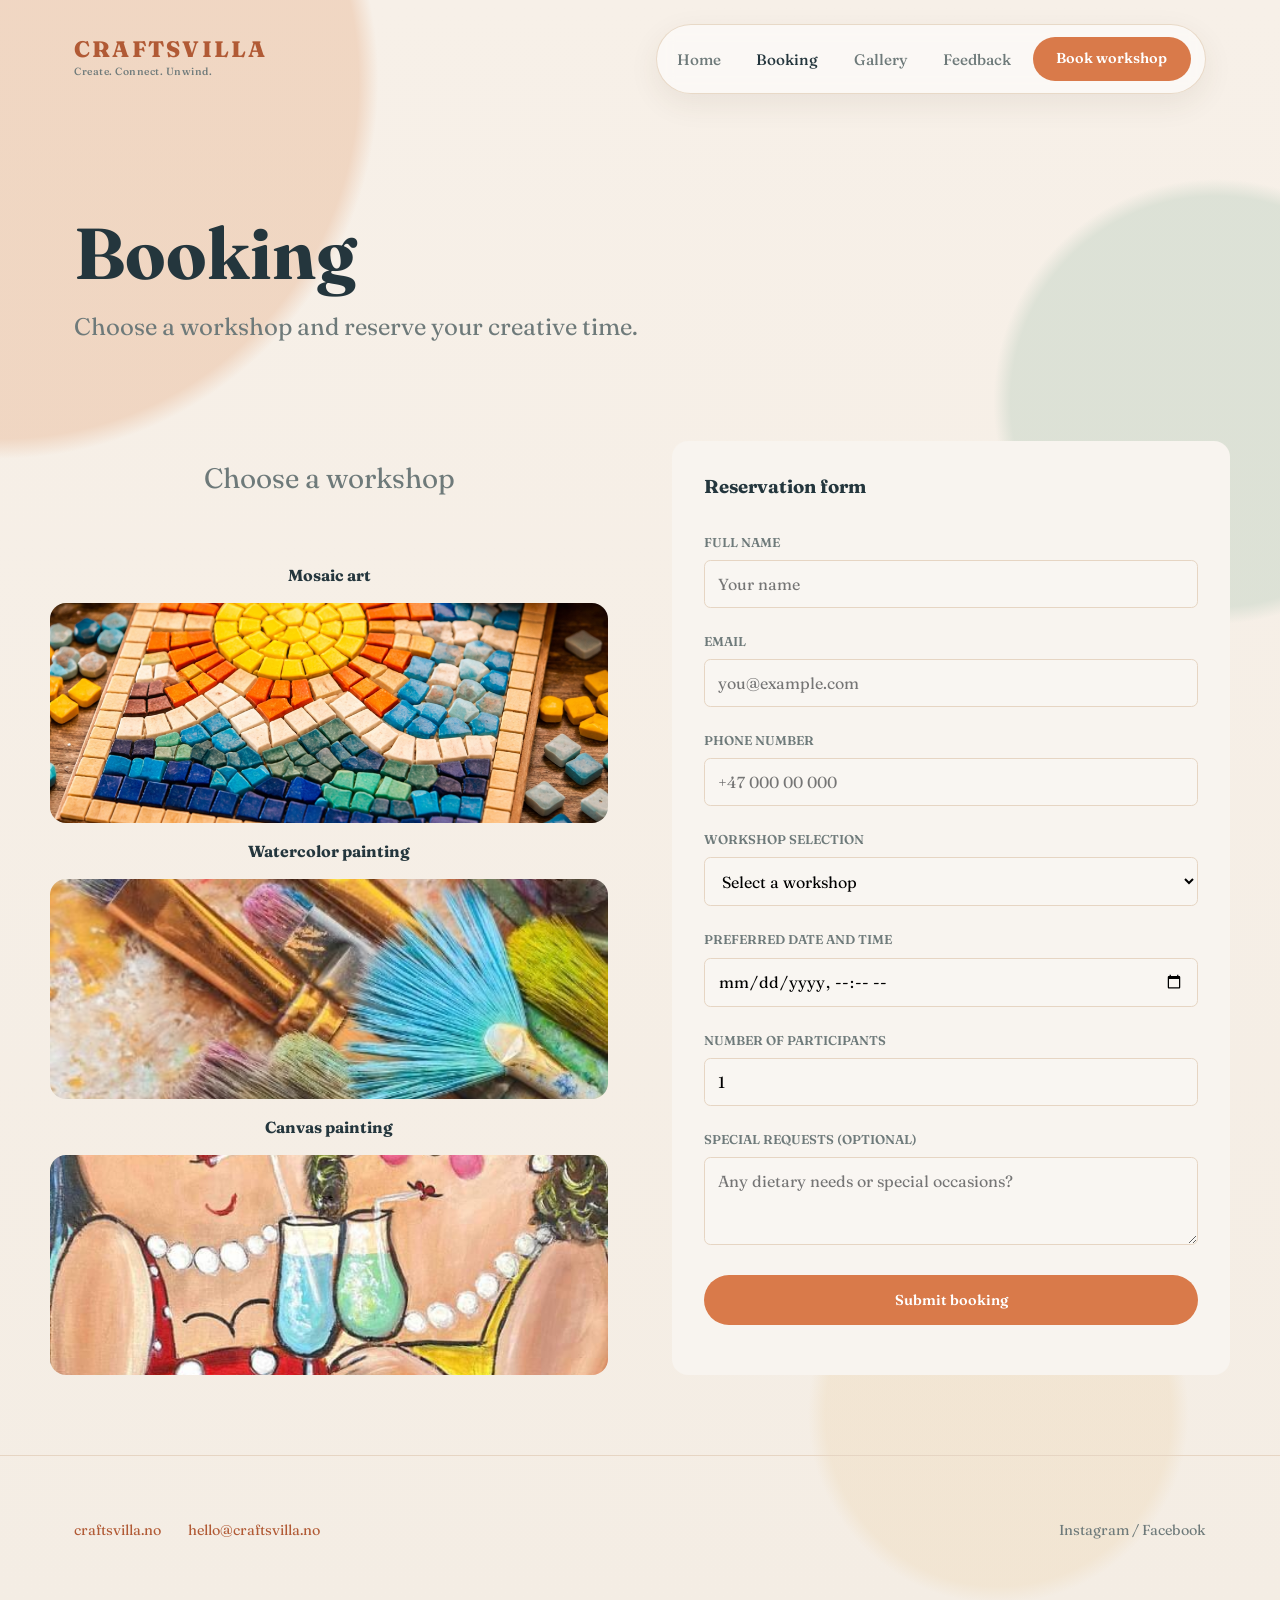
==== booking.html @ 2986e168 "Improved" ====
<!DOCTYPE html>
<html lang="en">

<head>
    <meta charset="UTF-8">
    <meta name="viewport" content="width=device-width, initial-scale=1.0">
    <title>Booking | CraftsVilla</title>
    <!-- Shared stylesheet for global styles and responsiveness -->
    <link rel="stylesheet" href="css/styles.css">
</head>

<body>
    <!-- Top navigation area: Unified header across all pages -->
    <header>
        <div class="container">
            <div class="logo">
                <span class="logo-title">CRAFTSVILLA</span>
                <span class="logo-tagline">Create. Connect. Unwind.</span>
            </div>

            <div class="nav-pill">
                <nav>
                    <ul>
                        <li><a href="index.html">Home</a></li>
                        <li><a href="booking.html" class="active">Booking</a></li>
                        <li><a href="gallery.html">Gallery</a></li>
                        <li><a href="feedback.html">Feedback</a></li>
                    </ul>
                </nav>
                <a href="booking.html" class="btn btn-primary">Book workshop</a>
            </div>
        </div>
    </header>

    <!-- Main Booking Content -->
    <main>
        <!-- Page Header: Simple introduction for the booking process -->
        <div class="page-header">
            <div class="container">
                <h1>Booking</h1>
                <p style="font-size: 1.5rem; color: var(--text-secondary)">Choose a workshop and reserve your creative
                    time.</p>
            </div>
        </div>

        <!-- 
            Grid Layout:
            Left Column: Visual workshop options with hover effects.
            Right Column: Reservation form.
        -->
        <div class="container section-padding">
            <div class="grid-2">
                <!-- Workshop Selection (Visual Column) -->
                <div>
                    <h2 class="text-center">Choose a workshop</h2>

                    <!-- Mosaic Option -->
                    <h4 class="text-center">Mosaic art</h4>
                    <div class="workshop hover-card hover-card--full">
                        <img src="img/mosaic.png" alt="Mosaic art materials">

                        <!-- Hover Overlay: Reveals details on mouseover (Desktop) or tap (Mobile) -->
                        <div class="hover-overlay">
                            <div>
                                <div class="hover-text">Textured workshop with frame, A4 board, stones and glue.</div>
                                <span class="price">400 NOK</span>
                            </div>
                        </div>
                    </div>

                    <!-- Watercolor Option -->
                    <h4 class="text-center">Watercolor painting</h4>
                    <div class="workshop hover-card hover-card--full">
                        <img src="img/water.jpg" alt="Watercolor painting setup">
                        <div class="hover-overlay">
                            <div>
                                <div class="hover-text">Gentle, guided painting with template paper and brushes.</div>
                                <span class="price">200 NOK</span>
                            </div>
                        </div>
                    </div>

                    <!-- Canvas Option -->
                    <h4 class="text-center">Canvas painting</h4>
                    <div class="workshop hover-card hover-card--full">
                        <img src="img/canvas.jpg" alt="Canvas painting board">
                        <div class="hover-overlay">
                            <div>
                                <div class="hover-text">Acrylic sheet, paints and brushes.</div>
                                <span class="price">300 NOK</span>
                            </div>
                        </div>
                    </div>
                </div>

                <!-- Reservation Form (Input Column) -->
                <div class="card">

                    <!-- Confirmation Message (Shown when URL ends in #confirmation) -->
                    <div id="confirmation" class="confirmation-section">
                        <div style="font-size: 3rem; margin-bottom: 1rem;">✨</div>
                        <h3 style="margin-bottom: 1rem; color: var(--accent-color);">Booking Received!</h3>
                        <p style="color: var(--text-secondary); line-height: 1.6;">
                            Thank you for booking with CRAFTSVILLA! We’ll get in touch with you shortly to confirm your
                            spot.
                        </p>
                        <a href="booking.html" class="btn btn-outline"
                            style="margin-top: 2rem; text-decoration: none; display: inline-block;">Make another
                            booking</a>
                    </div>

                    <!-- Form Container (Hidden when URL ends in #confirmation) -->
                    <div id="booking-form-container">
                        <h3 style="margin-bottom: 2rem">Reservation form</h3>
                        <form id="reservation-form" action="#confirmation">
                            <!-- Full Name -->
                            <div class="form-group">
                                <label for="name">Full name</label>
                                <input type="text" id="name" name="name" placeholder="Your name" required>
                            </div>
                            <!-- Email -->
                            <div class="form-group">
                                <label for="email">Email</label>
                                <input type="email" id="email" name="email" placeholder="you@example.com" required>
                            </div>
                            <!-- Phone Number -->
                            <div class="form-group">
                                <label for="phone">Phone number</label>
                                <input type="tel" id="phone" name="phone" placeholder="+47 000 00 000" required>
                            </div>
                            <!-- Workshop Selection -->
                            <div class="form-group">
                                <label for="workshop">Workshop selection</label>
                                <select id="workshop" name="workshop" required>
                                    <option value="" disabled selected>Select a workshop</option>
                                    <option value="mosaic">Mosaic art</option>
                                    <option value="watercolor">Watercolor painting</option>
                                    <option value="canvas">Canvas painting</option>
                                </select>
                            </div>
                            <!-- Preferred Date and Time -->
                            <div class="form-group">
                                <label for="datetime">Preferred date and time</label>
                                <input type="datetime-local" id="datetime" name="datetime" required>
                            </div>
                            <!-- Number of Participants -->
                            <div class="form-group">
                                <label for="participants">Number of participants</label>
                                <input type="number" id="participants" name="participants" min="1" max="20" value="1"
                                    required>
                            </div>
                            <!-- Special Requests (Optional) -->
                            <div class="form-group">
                                <label for="requests">Special requests (optional)</label>
                                <textarea id="requests" name="requests"
                                    placeholder="Any dietary needs or special occasions?" rows="3"></textarea>
                            </div>
                            <!-- Submit Button -->
                            <button type="submit" class="btn btn-primary btn-block"
                                style="width: 100%; padding: 1rem">Submit booking</button>
                        </form>
                    </div>
                </div>
            </div>
        </div>
    </main>

    <!-- Global Footer -->
    <footer>
        <div class="container">
            <div>
                <a href="#">craftsvilla.no</a>
                <a href="mailto:hello@craftsvilla.no">hello@craftsvilla.no</a>
            </div>
            <div>Instagram / Facebook</div>
        </div>
    </footer>
</body>

</html>
---- css/styles.css ----
/* 
   CraftsVilla Core Stylesheet
   Design System: Organic, Craft-focused, Warm Palette
   Typography: Fraunces (Variable Font)
*/

/* --- Typography Imports --- */

/* Base font import: Fraunces regular - Handles weights 100-900 via variable font technology */
@font-face {
	font-family: 'Fraunces';
	src: url('../Fraunces/Fraunces-VariableFont_SOFT,WONK,opsz,wght.ttf')
		format('truetype-variations');
	font-weight: 100 900;
	font-style: normal;
}

/* Base font import: Fraunces italic - Matching variable font for slanted text */
@font-face {
	font-family: 'Fraunces';
	src: url('../Fraunces/Fraunces-Italic-VariableFont_SOFT,WONK,opsz,wght.ttf')
		format('truetype-variations');
	font-weight: 100 900;
	font-style: italic;
}

/* --- Design Tokens & Variables --- */
:root {
	--logo: #b15a35; /* Primary brand color (terracotta) */
	--bg-color: #f6efe7; /* Soft cream background */
	--text-primary: #24363d; /* Deep slate for readability */
	--text-secondary: #6e7a7a; /* Muted teal-grey for subtext */
	--accent-color: #2f7a6e; /* Deep forest green for contrast */
	--border-color: #e6d5c3; /* Subtle sand-colored borders */
	--card-bg: #f8f4ef; /* Slightly lighter cream for cards */
	--input-bg: #f9f6f2; /* Very light off-white for form fields */
	--container-width: 1180px; /* Standard content width */
}

/* --- Global Resets & Defaults --- */
* {
	box-sizing: border-box;
	margin: 0;
	padding: 0;
}

body {
	font-family: 'Fraunces', serif;
	/* Complex background: Blend of radial gradients to create an organic, dappled light effect */
	background:
		radial-gradient(
			circle at 0% 5%,
			rgba(232, 184, 150, 0.45) 0,
			rgba(232, 184, 150, 0.45) 18%,
			transparent 19%
		),
		radial-gradient(
			circle at 95% 25%,
			rgba(207, 218, 205, 0.65) 0,
			rgba(207, 218, 205, 0.65) 12%,
			transparent 13%
		),
		radial-gradient(
			circle at 78% 88%,
			rgba(239, 220, 190, 0.45) 0,
			rgba(239, 220, 190, 0.45) 10%,
			transparent 11%
		),
		linear-gradient(180deg, #f7f0e8 0%, #f4ede4 100%);
	color: var(--text-primary);
	line-height: 1.5;
	-webkit-font-smoothing: antialiased; /* Font smoothing: Better font rendering on macOS, IOS */
}

/* --- Layout Utilities --- */

/* Standard centered container with side padding for mobile safety */
.container {
	max-width: var(--container-width);
	margin: 0 auto;
	padding: 0 1.5rem;
}

/* Utilities */
.text-center {
	text-align: center;
	padding-top: 1rem;
	padding-bottom: 1rem;
}

.max-width-800 {
	max-width: 800px;
	margin-left: auto;
	margin-right: auto;
}

/* Flex helper for section titles (e.g., "Popular workshop kits") */
.container-popular {
	display: flex;
	justify-content: center;
	font-size: 2rem;
	margin-bottom: 2rem;
}

/* --- Navigation & Header --- */
header {
	padding: 1.5rem 0;
}

header .container {
	display: flex;
	justify-content: space-between;
	align-items: center;
	gap: 2rem;
}

/* Brand Identity */
.logo {
	display: flex;
	flex-direction: column;
	text-decoration: none;
	color: var(--logo);
}

.logo-title {
	font-size: 1.4rem;
	font-weight: 800;
	letter-spacing: 0.1em;
	line-height: 1;
}

.logo-tagline {
	font-size: 0.65rem;
	font-weight: 500;
	letter-spacing: 0.05em;
	color: var(--text-secondary);
	margin-top: 0.2rem;
}

/* Glassmorphism Navigation Capsule */
.nav-pill {
	display: flex;
	align-items: center;
	gap: 1rem;
	padding: 0.75rem 0.9rem;
	background: rgba(255, 255, 255, 0.55);
	border: 1px solid rgba(230, 213, 195, 0.9);
	border-radius: 999px;
	box-shadow: 0 10px 30px rgba(80, 60, 40, 0.08);
	backdrop-filter: blur(8px); /* Blur effect for "frosted glass" look */
	-webkit-backdrop-filter: blur(8px);
}

nav ul {
	display: flex;
	list-style: none;
	gap: 2.2rem;
	margin: 0;
	padding: 0 0.4rem;
}

nav a {
	text-decoration: none;
	color: var(--text-secondary);
	font-size: 0.95rem;
	font-weight: 500;
	transition: color 0.2s ease;
}

nav a:hover,
nav a.active {
	color: var(--text-primary);
}

/* --- Global Button System --- */
.btn {
	display: inline-block;
	padding: 0.7rem 1.45rem;
	border-radius: 2rem;
	text-decoration: none;
	font-weight: 600;
	font-size: 0.9rem;
	transition: all 0.2s;
	cursor: pointer;
	border: 1px solid var(--accent-color);
	font-family: inherit;
}

.btn-primary {
	background-color: #d97a4a;
	color: #fff;
	border: none;
}

.btn-outline {
	background-color: #f1e6d8;
	color: #2f3e3e;
	border: 1px solid #e6d5c3;
}

.btn-large {
	padding: 0.85rem 1.6rem;
	font-size: 0.98rem;
}

.btn:hover {
	opacity: 0.8;
	transform: translateY(-1px); /* Slight lift effect */
}

/* --- Hero & Section Headers --- */
.hero,
.page-header {
	padding: 6rem 0;
}

h1 {
	font-size: 4.5rem;
	line-height: 1.1;
	margin-bottom: 1rem;
	font-weight: 700;
}

h2 {
	font-size: 1.75rem;
	font-weight: 400;
	color: var(--text-secondary);
	margin-bottom: 2rem;
}

.hero-copy {
	font-size: 1rem;
	color: var(--text-secondary);
	max-width: 500px;
	line-height: 1.5;
}

/* Hero Layout (Desktop) */
.hero-layout {
	display: grid;
	grid-template-columns: 1.1fr 1fr;
	gap: 3rem;
	align-items: center;
}

/* Left Content Column */
.hero-content {
	display: flex;
	flex-direction: column;
	gap: 1.5rem;
}

.hero-badge {
	display: inline-block;
	background: #f1d2b6;
	color: #9d4d2f;
	font-size: 0.75rem;
	padding: 0.4rem 0.8rem;
	border-radius: 999px;
	letter-spacing: 0.05em;
	text-transform: uppercase;
	width: fit-content;
}

/* Mini stat cards in hero */
.subsection-row {
	display: flex;
	gap: 1rem;
	margin-top: 0.5rem;
}

.subsection {
	background: #f8f4ef;
	border: 1px solid #e6d5c3;
	border-radius: 1rem;
	padding: 1rem 1.2rem;
	min-width: 140px;
	display: flex;
	flex-direction: column;
	justify-content: center;
}

.subsection-label {
	display: flex;
	justify-content: center;
	font-size: 0.75rem;
	color: var(--text-secondary);
	margin-bottom: 0.3rem;
}

.subsection-number {
	display: flex;
	justify-content: center;
	font-size: 2rem;
	font-weight: 600;
}

.subsection-text {
	font-size: 0.95rem;
	padding-bottom: 20%;
}

/* --- Hero Visual Card (Right Column) --- */
.hero-card {
	background: #f8f4ef;
	border-radius: 1.5rem;
	padding: 1.5rem;
	box-shadow: 0 20px 50px rgba(0, 0, 0, 0.08);
}

/* Bento-style grid for showcase images */
.hero-card-grid {
	display: grid;
	grid-template-columns: 1fr 1fr;
	grid-template-rows: 120px 100px auto;
	gap: 1rem;
}

.hero-block {
	border-radius: 1rem;
}

.hero-block--tall {
	grid-row: span 2;
	background: url('../img/canvas1.jpg');
	background-size: cover;
	background-position: center;
}

.hero-block--green {
	background: url('../img/mosaic2.jpg');
	background-size: cover;
	background-position: center;
}

.hero-block--sand {
	background: url('../img/water2.jpg');
	background-size: cover;
	background-position: center;
	border: 1px dashed #d3bfa7;
}

.hero-card-copy h3 {
	font-size: 1.2rem;
	margin-top: 0.3rem;
}

.hero-dropin {
	background: #efe2d2;
	border-radius: 1rem;
	padding: 1rem;
}

.eyebrow {
	font-size: 0.7rem;
	letter-spacing: 0.05em;
	color: var(--text-secondary);
	text-transform: uppercase;
}

/* --- Section Enhancements (Our Mission) --- */

.mission-highlight {
	background: var(--card-bg);
	border: 1px solid var(--border-color);
	border-radius: 2rem;
	padding: 4rem 2rem;
	margin-top: 2rem;
	box-shadow: 0 5px 20px var(--accent-color);
}

.benefit-card-impact {
	background: white;
	border: 1px solid var(--border-color);
}

.benefit-card-impact h4 {
	color: var(--accent-color);
	margin-bottom: 0.5rem;
}

/* --- Reusable Components (Cards, Grids, Forms) --- */

.section-padding {
	padding-bottom: 5rem;
	padding-left: 0;
	padding-right: 0;
}

/* Standard Grids */
.grid-3 {
	display: grid;
	grid-template-columns: repeat(3, 1fr);
	gap: 3rem;
}

.grid-2 {
	display: grid;
	grid-template-columns: 1fr 1fr;
	gap: 4rem;
}

/* Polaroid/Product Cards */
.card {
	padding: 2rem;
	border-radius: 1rem;
	background: var(--card-bg);
}

div.polaroid {
	width: 80%;
	background-color: white;
	box-shadow: 0 4px 8px 0 rgba(0, 0, 0, 0.2);
	margin-bottom: 25px;
}

/* Hover Cards (Used in Booking) */
.hover-card {
	position: relative;
	display: block;
	border-radius: 1rem;
	overflow: hidden;
	transition: transform 0.3s ease;
}

.hover-card--full {
	width: 100%;
	height: 220px;
}

.hover-card img {
	width: 100%;
	height: 100%;
	object-fit: cover;
	transition: opacity 0.5s ease;
}

.hover-overlay {
	position: absolute;
	inset: 0;
	display: flex;
	justify-content: center;
	align-items: center;
	background: rgba(0, 0, 0, 0.45);
	opacity: 0;
	transition: opacity 0.5s ease;
	color: white;
	padding: 1rem;
}

.hover-card:hover img {
	opacity: 0.35;
}

.hover-card:hover .hover-overlay {
	opacity: 1;
}

/* Forms Styling */
.form-group {
	margin-bottom: 1.5rem;
}

label {
	display: block;
	font-size: 0.8rem;
	text-transform: uppercase;
	color: var(--text-secondary);
	margin-bottom: 0.5rem;
	font-weight: 600;
}

input,
select,
textarea {
	width: 100%;
	padding: 0.8rem;
	background: var(--input-bg);
	border: 1px solid var(--border-color);
	border-radius: 0.4rem;
	font-family: inherit;
	font-size: 1rem;
}

/* --- Gallery Grid --- */
.gallery-grid {
	display: grid;
	grid-template-columns: repeat(3, 1fr);
	gap: 1rem;
}

.gallery-item {
	position: relative;
	aspect-ratio: 1/1;
	border-radius: 0.5rem;
	overflow: hidden;
}

.gallery-item img {
	width: 100%;
	height: 100%;
	object-fit: cover;
}

/* Caption with gradient overlay for readability */
.center-gallery {
	position: absolute;
	left: 0;
	right: 0;
	bottom: 0;
	padding: 1.25rem 1rem 0.9rem;
	color: #fff;
	text-align: center;
	background: linear-gradient(to top, rgba(0, 0, 0, 0.72), rgba(0, 0, 0, 0));
}

.gallery-item.wide {
	grid-column: span 2;
}

/* --- Footer --- */
footer {
	padding: 4rem 0;
	border-top: 1px solid var(--border-color);
	font-size: 0.9rem;
}

footer .container {
	display: flex;
	justify-content: space-between;
	color: var(--text-secondary);
}

footer a {
	color: var(--logo);
	text-decoration: none;
	margin-right: 1.5rem;
}

/* --- Booking Form  --- */

/* 
   This section handles the "Success" state of the booking form without using any JavaScript.
   When the form is "submitted" to #confirmation, the :target pseudo-class triggers.
*/

.confirmation-section {
	display: none; /* Hidden by default */
	text-align: center;
	padding: 2rem 0;
}

/* When the URL contains #confirmation (e.g., after "submitting" the form) */
#confirmation:target {
	display: block;
}

/* Hide the form container when the confirmation is active (using adjacent sibling selector) */
#confirmation:target + #booking-form-container {
	display: none;
}

/* --- Responsive Media Queries --- */

/* Tablet & Smaller Laptops */
@media (max-width: 900px) {
	.hero-layout {
		grid-template-columns: 1fr;
	}
	.hero-card {
		margin-top: 2rem;
	}
}

/* Mobile Devices */
@media (max-width: 768px) {
	h1 {
		font-size: 2.5rem;
	}
	.subsection-row {
		flex-direction: column;
	}
	.grid-3,
	.grid-2,
	.gallery-grid {
		grid-template-columns: 1fr;
	}

	.gallery-item.wide {
		grid-column: span 1; /* Reset wide items on mobile */
	}

	.hero-card-grid {
		grid-template-columns: 1fr;
		grid-template-rows: repeat(3, 150px) auto;
	}

	.hero-block--tall {
		grid-row: span 1;
	}

	header .container {
		flex-direction: column;
		gap: 1.5rem;
	}

	nav ul {
		gap: 1rem;
		flex-wrap: wrap;
		justify-content: center;
	}

	.nav-pill {
		flex-direction: column;
		border-radius: 1.5rem;
		padding: 1rem;
		width: 100%;
	}
}
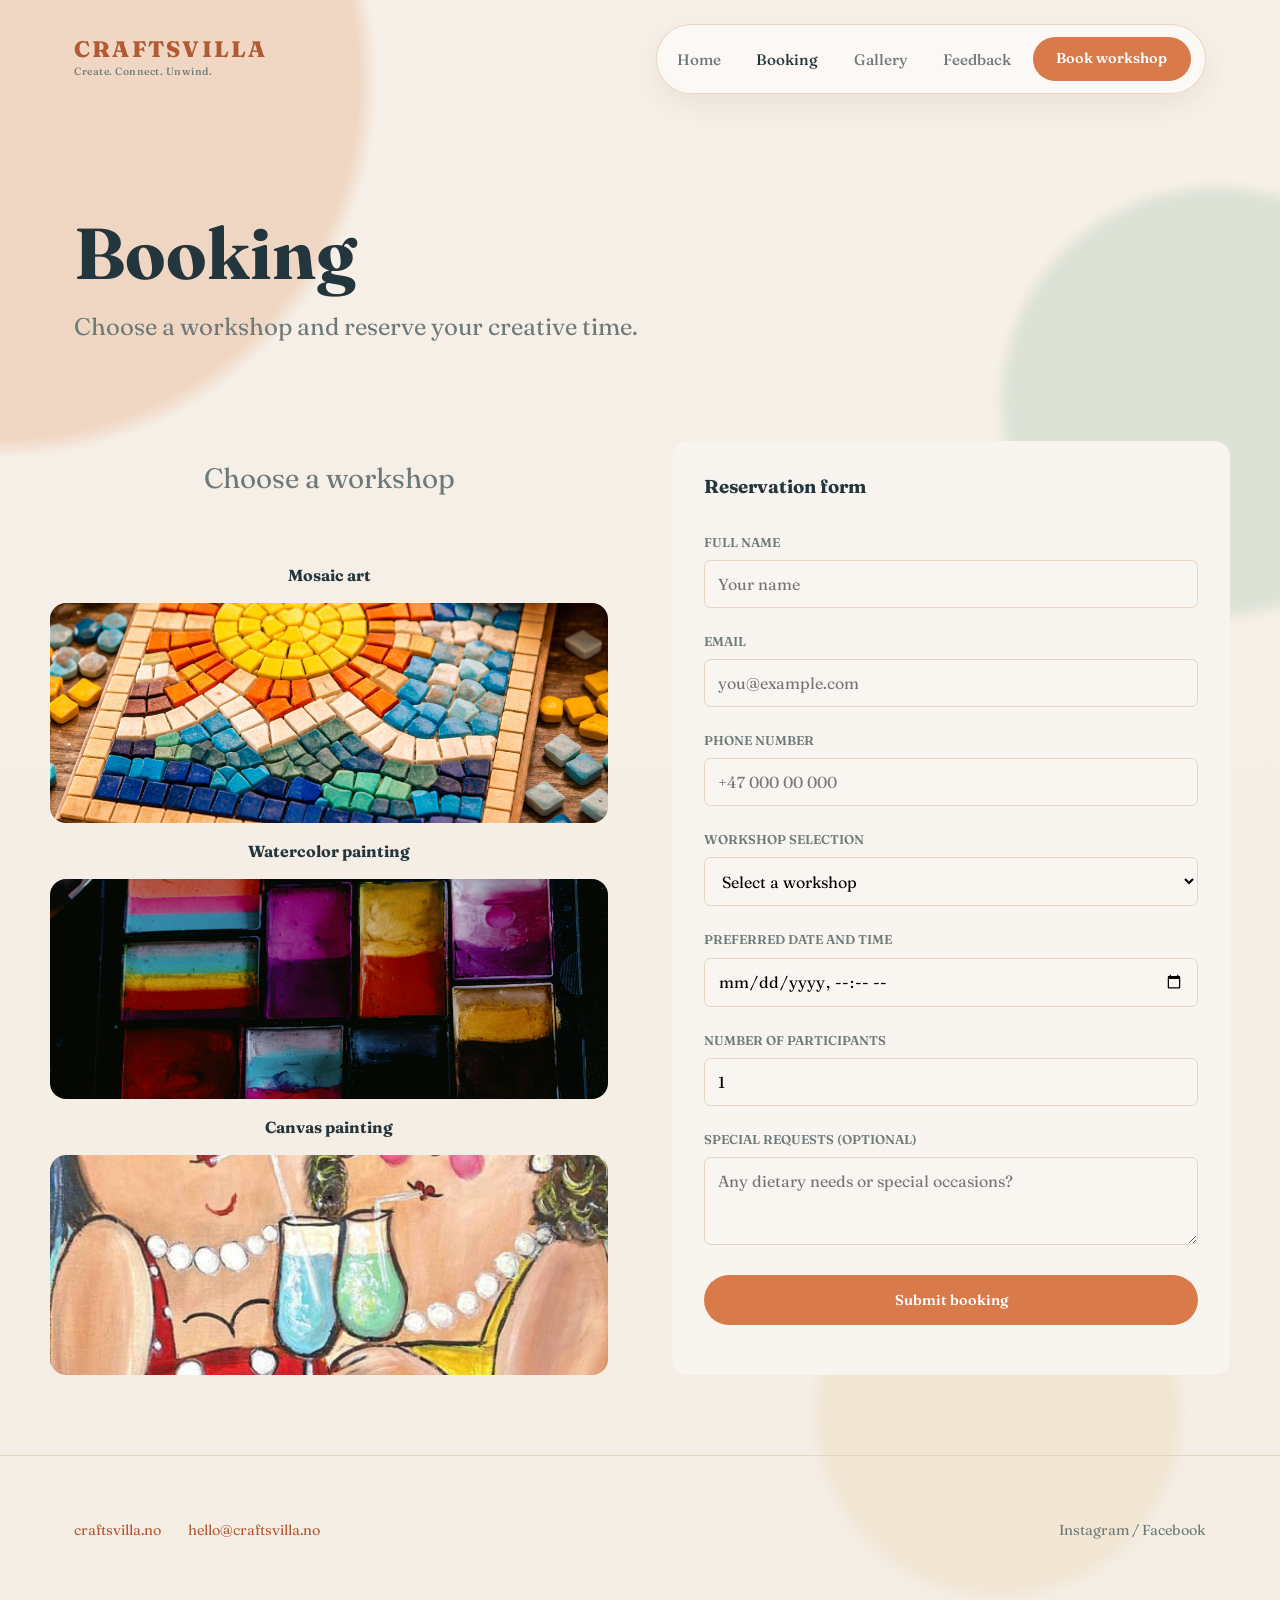
==== commit 8efea352: "chore: update watercolor image to higher resolution and refine styling" ====
--- a/booking.html
+++ b/booking.html
@@ -71,7 +71,7 @@
                     <!-- Watercolor Option -->
                     <h4 class="text-center">Watercolor painting</h4>
                     <div class="workshop hover-card hover-card--full">
-                        <img src="img/water.jpg" alt="Watercolor painting setup">
+                        <img src="img/water2.jpg" alt="Watercolor painting setup">
                         <div class="hover-overlay">
                             <div>
                                 <div class="hover-text">Gentle, guided painting with template paper and brushes.</div>
--- a/css/styles.css
+++ b/css/styles.css
@@ -337,7 +337,6 @@
 	background: url('../img/water2.jpg');
 	background-size: cover;
 	background-position: center;
-	border: 1px dashed #d3bfa7;
 }
 
 .hero-card-copy h3 {
